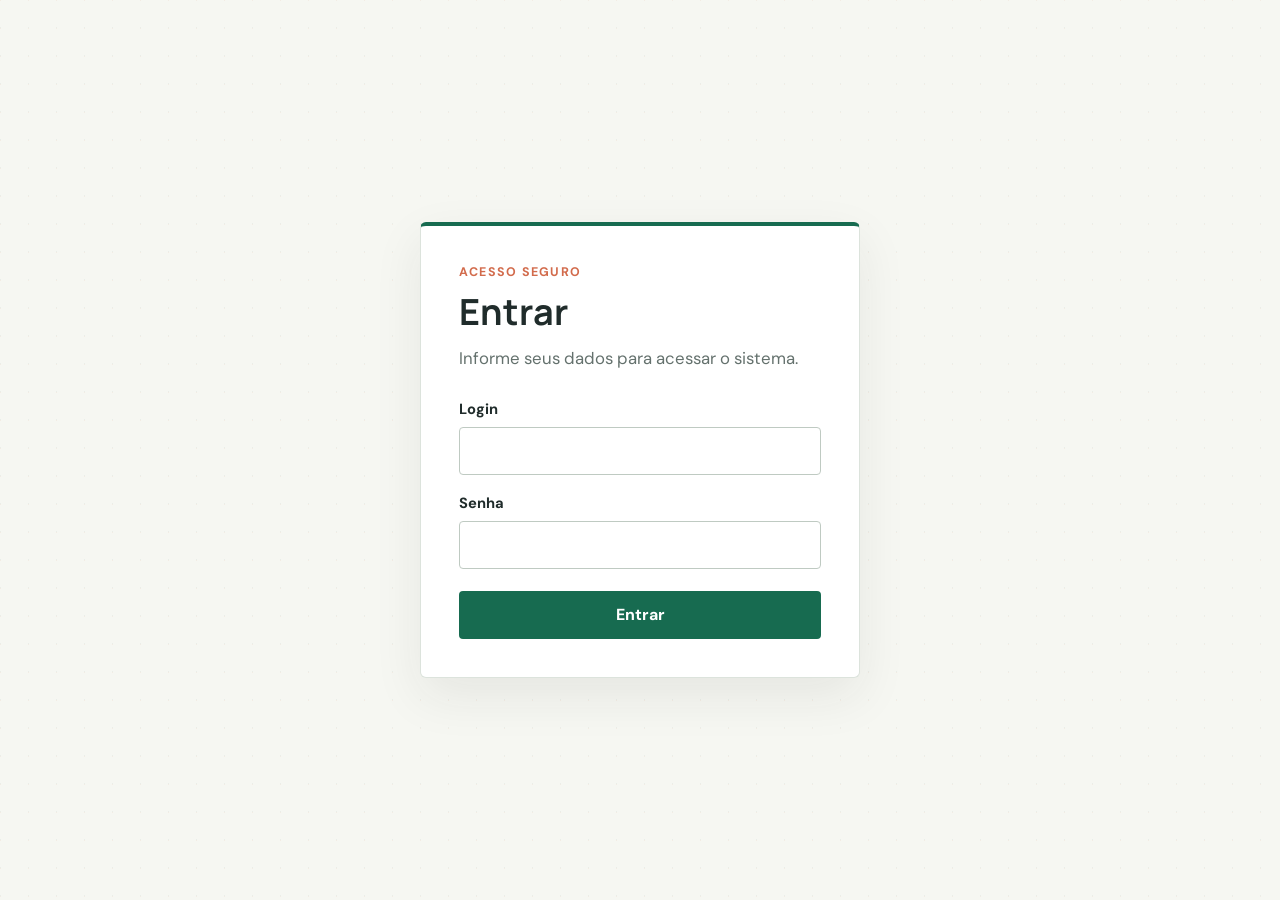
==== FrontIA/index.html @ 33fd7655 "Commit só do front com IA utilizando copilot preciso fazer todas as listagens dos get utilizando o s" ====
<!doctype html>
<html lang="pt-BR">
<head>
    <meta charset="utf-8">
    <meta name="viewport" content="width=device-width, initial-scale=1">
    <title>Entrar</title>
    <link rel="stylesheet" href="css/style.css">
</head>
<body>
    <main class="page">
        <section class="login-panel" aria-labelledby="login-heading">
            <header class="page-header">
                <p class="eyebrow">Acesso seguro</p>
                <h1 id="login-heading">Entrar</h1>
                <p class="intro">Informe seus dados para acessar o sistema.</p>
            </header>

            <form id="login-form" onsubmit="enviarFormulario(event)">
                <div class="form-field">
                    <label for="login">Login</label>
                    <input id="login" name="login" type="text" autocomplete="username" required>
                </div>
                <div class="form-field">
                    <label for="senha">Senha</label>
                    <input id="senha" name="senha" type="password" autocomplete="current-password" required>
                </div>
                <button id="submit-button" type="submit">Entrar</button>
                <p id="message" class="message" role="status" aria-live="polite"></p>
            </form>
        </section>
    </main>
    <script src="js/api.js"></script>
    <script src="js/main.js"></script>
</body>
</html>
---- FrontIA/css/style.css ----
@import url('https://fonts.googleapis.com/css2?family=DM+Sans:wght@400;500;600;700&family=Manrope:wght@500;600;700;800&display=swap');

:root {
    color-scheme: light;
    --ink: #202c2b;
    --muted: #64716d;
    --paper: #f6f7f2;
    --line: #dce3dc;
    --green: #176b50;
    --green-dark: #10513d;
    --coral: #d26b4c;
    --success-bg: #e6f4ec;
    --success-ink: #17603e;
    --error-bg: #fbe9e6;
    --error-ink: #a43e2c;
}

* {
    box-sizing: border-box;
}

body {
    min-width: 320px;
    min-height: 100vh;
    margin: 0;
    color: var(--ink);
    background-color: var(--paper);
    background-image: linear-gradient(135deg, rgba(210, 107, 76, 0.08) 0 1px, transparent 1px),
        linear-gradient(45deg, rgba(23, 107, 80, 0.06) 0 1px, transparent 1px);
    background-size: 28px 28px;
    font-family: 'DM Sans', sans-serif;
}

.page {
    display: flex;
    min-height: 100vh;
    align-items: center;
    justify-content: center;
    padding: 32px 20px;
    animation: arrive 420ms ease-out both;
}

.login-panel {
    width: min(100%, 440px);
    padding: 38px;
    border: 1px solid var(--line);
    border-top: 4px solid var(--green);
    border-radius: 6px;
    background: #fff;
    box-shadow: 0 18px 50px rgba(32, 44, 43, 0.08);
}

.page-header {
    margin-bottom: 30px;
}

.eyebrow {
    margin: 0 0 12px;
    color: var(--coral);
    font-size: 0.78rem;
    font-weight: 700;
    letter-spacing: 0.1em;
    text-transform: uppercase;
}

h1,
h2 {
    font-family: 'Manrope', sans-serif;
}

h1 {
    margin: 0;
    font-size: 2.25rem;
    line-height: 1.12;
}

.intro {
    margin: 14px 0 0;
    color: var(--muted);
    font-size: 1.05rem;
}

.form-field {
    display: grid;
    gap: 8px;
    margin-bottom: 18px;
}

label {
    font-size: 0.92rem;
    font-weight: 700;
}

input {
    width: 100%;
    min-height: 48px;
    padding: 0 13px;
    border: 1px solid #bfcac2;
    border-radius: 4px;
    color: var(--ink);
    background: #fff;
    font: inherit;
}

input:focus-visible {
    border-color: var(--green);
    outline: 3px solid rgba(23, 107, 80, 0.18);
    outline-offset: 1px;
}

button {
    width: 100%;
    min-height: 48px;
    margin-top: 4px;
    border: 0;
    border-radius: 4px;
    color: #fff;
    background: var(--green);
    font: inherit;
    font-weight: 700;
    cursor: pointer;
    transition: background-color 150ms ease, transform 150ms ease;
}

button:hover:not(:disabled) {
    background: var(--green-dark);
    transform: translateY(-1px);
}

button:focus-visible {
    outline: 3px solid var(--coral);
    outline-offset: 3px;
}

button:disabled {
    cursor: wait;
    opacity: 0.7;
}

.message {
    min-height: 0;
    margin: 14px 0 0;
    padding: 0;
    border-radius: 4px;
    font-size: 0.92rem;
    line-height: 1.45;
    overflow-wrap: anywhere;
}

.message:empty {
    display: none;
}

.message.success,
.message.error {
    padding: 11px 12px;
}

.message.success {
    color: var(--success-ink);
    background: var(--success-bg);
}

.message.error {
    color: var(--error-ink);
    background: var(--error-bg);
}

@keyframes arrive {
    from {
        opacity: 0;
        transform: translateY(8px);
    }
    to {
        opacity: 1;
        transform: translateY(0);
    }
}

@media (max-width: 480px) {
    .login-panel {
        padding: 30px 24px;
    }
}

@media (prefers-reduced-motion: reduce) {
    *,
    *::before,
    *::after {
        animation-duration: 0.01ms !important;
        transition-duration: 0.01ms !important;
    }
}
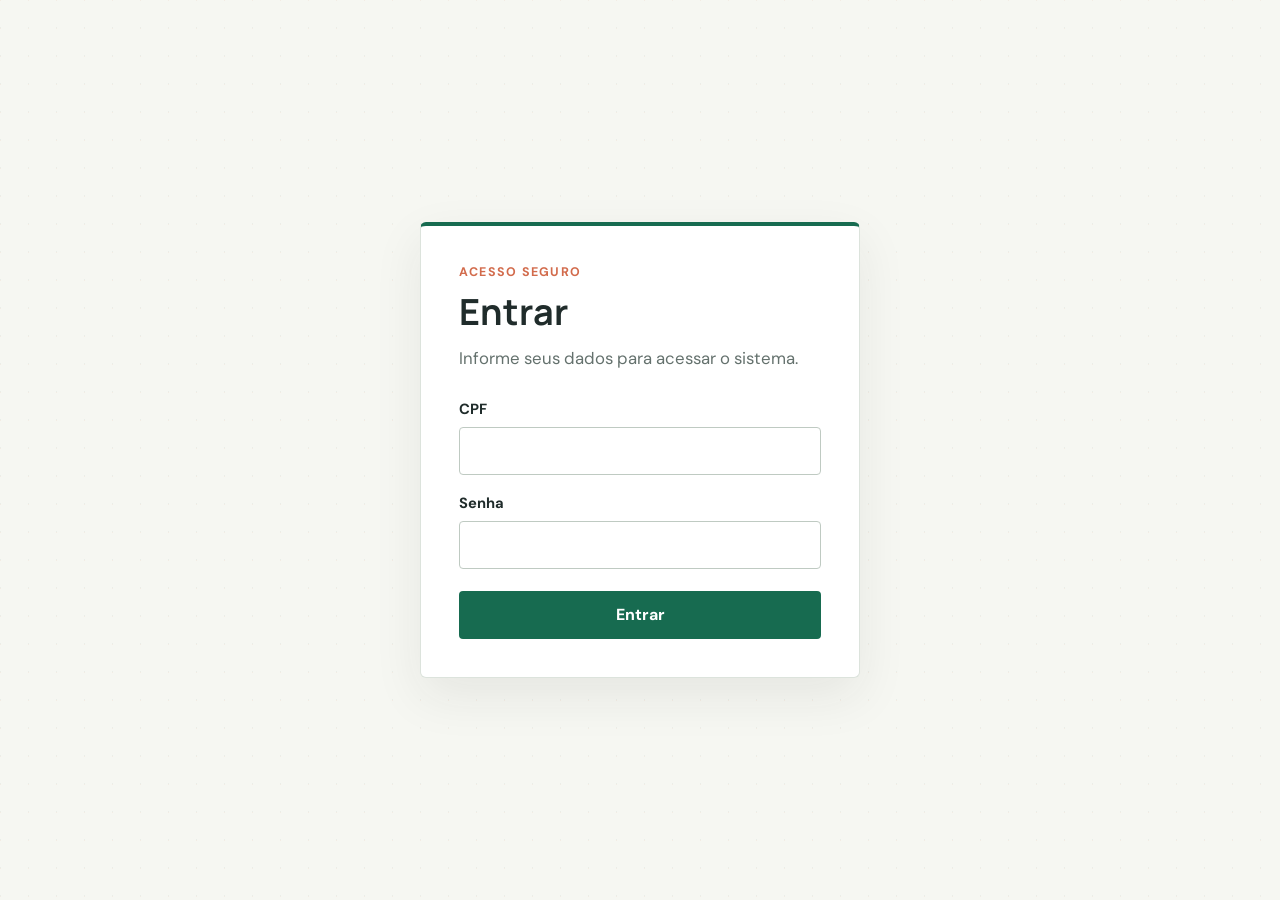
==== commit 65900f24: "Configura Swagger e estrutura de frontend/backend Foi adicionada a configuração de autenticação JWT " ====
--- a/FrontIA/index.html
+++ b/FrontIA/index.html
@@ -15,17 +15,21 @@
                 <p class="intro">Informe seus dados para acessar o sistema.</p>
             </header>
 
-            <form id="login-form" onsubmit="enviarFormulario(event)">
+
+            
+            <form id="loginForm">
+
                 <div class="form-field">
-                    <label for="login">Login</label>
-                    <input id="login" name="login" type="text" autocomplete="username" required>
+                    <label for="cpf">CPF</label>
+                    <input id="cpf" name="cpf" type="text" autocomplete="username" required>
                 </div>
+
                 <div class="form-field">
                     <label for="senha">Senha</label>
                     <input id="senha" name="senha" type="password" autocomplete="current-password" required>
                 </div>
                 <button id="submit-button" type="submit">Entrar</button>
-                <p id="message" class="message" role="status" aria-live="polite"></p>
+                <p id="feedback" class="message" role="status" aria-live="polite"></p>
             </form>
         </section>
     </main>
--- a/FrontIA/css/style.css
+++ b/FrontIA/css/style.css
@@ -190,4 +190,119 @@
         animation-duration: 0.01ms !important;
         transition-duration: 0.01ms !important;
     }
-}+}
+
+
+/* estilos do dashboard */
+
+.dashboard {
+    display: flex;
+    min-height: 100vh;
+}
+
+.sidebar {
+    display: flex;
+    flex-direction: column;
+    width: 250px;
+    min-height: 100vh;
+    padding: 30px 20px;
+    background: var(--green-dark);
+    color: #fff;
+}
+
+.sidebar h1 {
+    margin-bottom: 40px;
+    font-size: 1.7rem;
+}
+
+.sidebar nav {
+    display: flex;
+    flex-direction: column;
+    gap: 10px;
+}
+
+.sidebar .nav-item {
+    width: 100%;
+    min-height: 45px;
+    margin: 0;
+    padding: 10px 14px;
+    border-radius: 4px;
+    color: #fff;
+    background: transparent;
+    text-align: left;
+}
+
+.sidebar .nav-item:hover,
+.sidebar .nav-item.active {
+    background: var(--green);
+}
+
+.sidebar .logout-btn {
+    width: 100%;
+    margin-top: auto;
+    color: #fff;
+    background: var(--coral);
+}
+
+.dashboard-content {
+    flex: 1;
+    min-width: 0;
+    padding: 35px;
+}
+
+.dashboard-header {
+    margin-bottom: 30px;
+    padding-bottom: 20px;
+    border-bottom: 1px solid var(--line);
+}
+
+.dashboard-header h2 {
+    margin: 0;
+    font-size: 1.8rem;
+}
+
+.panel {
+    padding: 25px;
+    border: 1px solid var(--line);
+    border-radius: 6px;
+    background: #fff;
+    box-shadow: 0 8px 25px rgba(32, 44, 43, 0.05);
+}
+
+.panel h2 {
+    margin-top: 0;
+    color: var(--green-dark);
+}
+
+.panel p {
+    color: var(--muted);
+    line-height: 1.6;
+}
+
+@media (max-width: 700px) {
+    .dashboard {
+        flex-direction: column;
+    }
+
+    .sidebar {
+        width: 100%;
+        min-height: auto;
+    }
+
+    .sidebar h1 {
+        margin-bottom: 20px;
+    }
+
+    .sidebar nav {
+        display: grid;
+        grid-template-columns: 1fr 1fr;
+    }
+
+    .sidebar .logout-btn {
+        margin-top: 20px;
+    }
+
+    .dashboard-content {
+        padding: 25px 18px;
+    }
+}
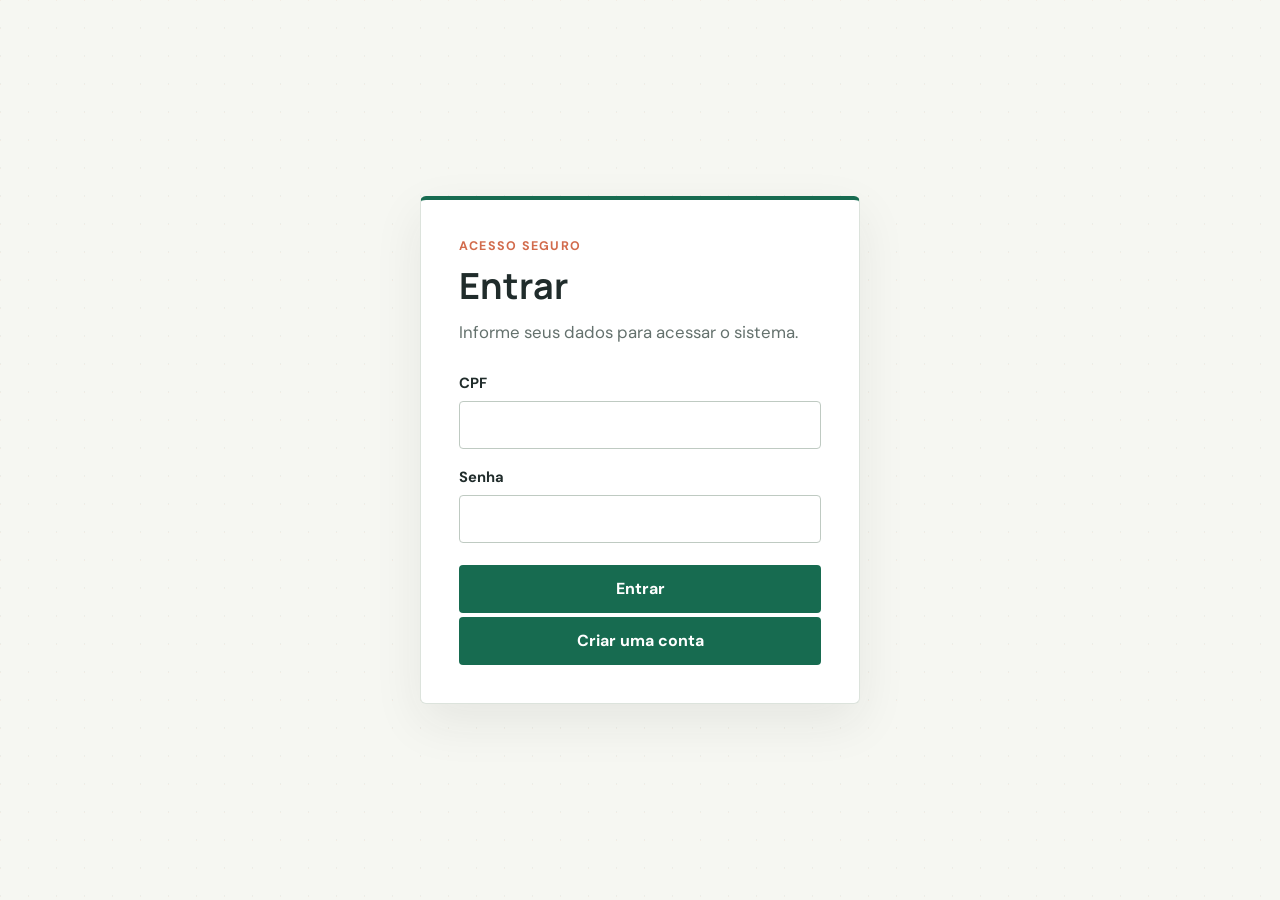
==== commit 75b01b13: "Restaura e aprimora o sistema de trocas Foi realizada a recuperação das funcionalidades do sistema d" ====
--- a/FrontIA/index.html
+++ b/FrontIA/index.html
@@ -31,6 +31,34 @@
                 <button id="submit-button" type="submit">Entrar</button>
                 <p id="feedback" class="message" role="status" aria-live="polite"></p>
             </form>
+
+            <button id="mostrarCadastro" type="button">Criar uma conta</button>
+
+            <form id="cadastroForm" hidden>
+                <div class="form-field">
+                    <label for="novoNome">Nome:</label>
+                    <input id="novoNome" name="nome" type="text" autocomplete="name" required>
+                </div>
+
+                <div class="form-field">
+                    <label for="novoCpf">CPF:</label>
+                    <input id="novoCpf" name="cpf" type="text" autocomplete="username" required>
+                </div>
+
+                <div class="form-field">
+                    <label for="novaDataNascimento">Data de nascimento:</label>
+                    <input id="novaDataNascimento" name="dataNascimento" type="date" required>
+                </div>
+
+                <div class="form-field">
+                    <label for="novaSenha">Senha:</label>
+                    <input id="novaSenha" name="senha" type="password" autocomplete="new-password" required>
+                </div>
+
+                <button type="submit">Cadastrar</button>
+                <button id="voltarLogin" type="button">Voltar para entrar</button>
+                <p id="cadastroFeedback" class="message" role="status" aria-live="polite"></p>
+            </form>
         </section>
     </main>
     <script src="js/api.js"></script>
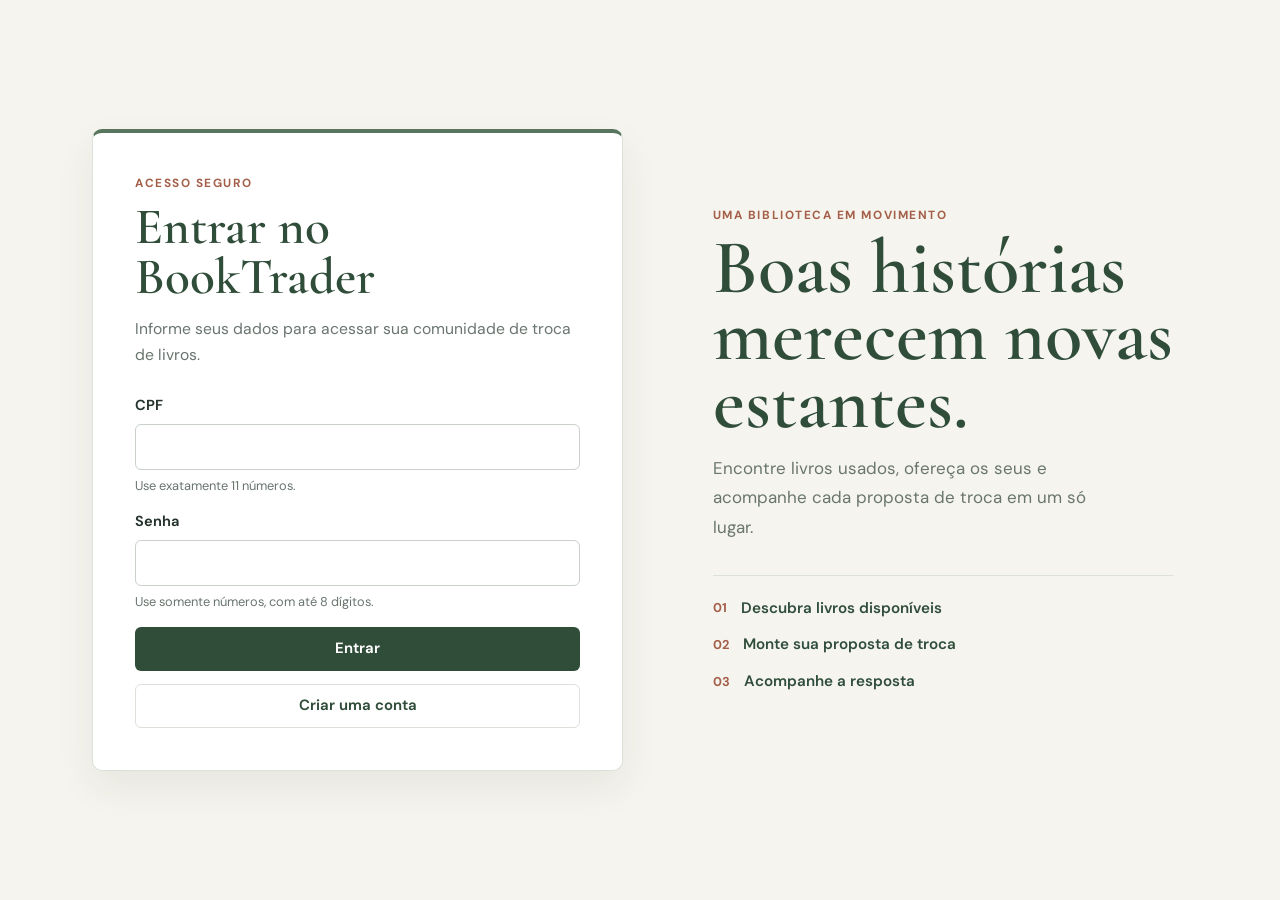
==== commit fe52776d: "Atualizando meus commit atualizando pq meu pc de casa foi suspenso" ====
--- a/FrontIA/index.html
+++ b/FrontIA/index.html
@@ -3,65 +3,81 @@
 <head>
     <meta charset="utf-8">
     <meta name="viewport" content="width=device-width, initial-scale=1">
-    <title>Entrar</title>
+    <title>Entrar | BookTrader</title>
     <link rel="stylesheet" href="css/style.css">
 </head>
 <body>
-    <main class="page">
-        <section class="login-panel" aria-labelledby="login-heading">
-            <header class="page-header">
-                <p class="eyebrow">Acesso seguro</p>
-                <h1 id="login-heading">Entrar</h1>
-                <p class="intro">Informe seus dados para acessar o sistema.</p>
-            </header>
+<main class="page auth-layout">
+    <section class="login-panel" aria-labelledby="login-heading">
+        <header class="page-header">
+            <p class="eyebrow">Acesso seguro</p>
+            <h1 id="login-heading">Entrar no BookTrader</h1>
+            <p class="intro" id="page-intro">Informe seus dados para acessar sua comunidade de troca de livros.</p>
+        </header>
 
+        <form id="loginForm" novalidate>
+            <div class="form-field">
+                <label for="cpf">CPF</label>
+                <input id="cpf" name="cpf" type="text" inputmode="numeric" autocomplete="username"
+                       minlength="11" maxlength="11" pattern="[0-9]{11}" aria-describedby="cpfAjuda" required>
+                <small class="field-help" id="cpfAjuda">Use exatamente 11 números.</small>
+            </div>
 
-            
-            <form id="loginForm">
+            <div class="form-field">
+                <label for="senha">Senha</label>
+                <input id="senha" name="senha" type="password" inputmode="numeric" autocomplete="current-password"
+                       minlength="1" maxlength="8" pattern="[0-9]{1,8}" aria-describedby="senhaAjuda" required>
+                <small class="field-help" id="senhaAjuda">Use somente números, com até 8 dígitos.</small>
+            </div>
+            <button id="submit-button" type="submit">Entrar</button>
+            <p id="feedback" class="message" role="status" aria-live="polite"></p>
+        </form>
 
-                <div class="form-field">
-                    <label for="cpf">CPF</label>
-                    <input id="cpf" name="cpf" type="text" autocomplete="username" required>
-                </div>
+        <button id="mostrarCadastro" class="button-secondary" type="button">Criar uma conta</button>
 
-                <div class="form-field">
-                    <label for="senha">Senha</label>
-                    <input id="senha" name="senha" type="password" autocomplete="current-password" required>
-                </div>
-                <button id="submit-button" type="submit">Entrar</button>
-                <p id="feedback" class="message" role="status" aria-live="polite"></p>
-            </form>
+        <form id="cadastroForm" novalidate hidden>
+            <div class="form-field">
+                <label for="novoNome">Nome:</label>
+                <input id="novoNome" name="nome" type="text" autocomplete="name" required>
+            </div>
 
-            <button id="mostrarCadastro" type="button">Criar uma conta</button>
+            <div class="form-field">
+                <label for="novoCpf">CPF:</label>
+                <input id="novoCpf" name="cpf" type="text" inputmode="numeric" autocomplete="username"
+                       minlength="11" maxlength="11" pattern="[0-9]{11}" aria-describedby="novoCpfAjuda" required>
+                <small class="field-help" id="novoCpfAjuda">Use exatamente 11 números.</small>
+            </div>
 
-            <form id="cadastroForm" hidden>
-                <div class="form-field">
-                    <label for="novoNome">Nome:</label>
-                    <input id="novoNome" name="nome" type="text" autocomplete="name" required>
-                </div>
+            <div class="form-field">
+                <label for="novaDataNascimento">Data de nascimento:</label>
+                <input id="novaDataNascimento" name="dataNascimento" type="date" required>
+            </div>
 
-                <div class="form-field">
-                    <label for="novoCpf">CPF:</label>
-                    <input id="novoCpf" name="cpf" type="text" autocomplete="username" required>
-                </div>
+            <div class="form-field">
+                <label for="novaSenha">Senha:</label>
+                <input id="novaSenha" name="senha" type="password" inputmode="numeric" autocomplete="new-password"
+                       minlength="1" maxlength="8" pattern="[0-9]{1,8}" aria-describedby="novaSenhaAjuda" required>
+                <small class="field-help" id="novaSenhaAjuda">Use somente números, com até 8 dígitos.</small>
+            </div>
 
-                <div class="form-field">
-                    <label for="novaDataNascimento">Data de nascimento:</label>
-                    <input id="novaDataNascimento" name="dataNascimento" type="date" required>
-                </div>
+            <button type="submit">Cadastrar</button>
+            <button id="voltarLogin" type="button">Voltar para entrar</button>
+        </form>
+    </section>
 
-                <div class="form-field">
-                    <label for="novaSenha">Senha:</label>
-                    <input id="novaSenha" name="senha" type="password" autocomplete="new-password" required>
-                </div>
-
-                <button type="submit">Cadastrar</button>
-                <button id="voltarLogin" type="button">Voltar para entrar</button>
-                <p id="cadastroFeedback" class="message" role="status" aria-live="polite"></p>
-            </form>
-        </section>
-    </main>
-    <script src="js/api.js"></script>
-    <script src="js/main.js"></script>
+    <aside class="auth-story" aria-label="Sobre o BookTrader">
+        <p class="eyebrow">Uma biblioteca em movimento</p>
+        <h2>Boas histórias merecem novas estantes.</h2>
+        <p>Encontre livros usados, ofereça os seus e acompanhe cada proposta de troca em um só lugar.</p>
+        <ol class="auth-steps">
+            <li><span>01</span> Descubra livros disponíveis</li>
+            <li><span>02</span> Monte sua proposta de troca</li>
+            <li><span>03</span> Acompanhe a resposta</li>
+        </ol>
+    </aside>
+</main>
+<script src="js/ui.js"></script>
+<script src="js/api.js"></script>
+<script src="js/main.js"></script>
 </body>
 </html>
--- a/FrontIA/css/style.css
+++ b/FrontIA/css/style.css
@@ -1,22 +1,36 @@
-@import url('https://fonts.googleapis.com/css2?family=DM+Sans:wght@400;500;600;700&family=Manrope:wght@500;600;700;800&display=swap');
+@import url('https://fonts.googleapis.com/css2?family=Cormorant+Garamond:wght@500;600;700&family=DM+Sans:wght@400;500;600;700&display=swap');
 
 :root {
     color-scheme: light;
-    --ink: #202c2b;
-    --muted: #64716d;
-    --paper: #f6f7f2;
-    --line: #dce3dc;
-    --green: #176b50;
-    --green-dark: #10513d;
-    --coral: #d26b4c;
-    --success-bg: #e6f4ec;
-    --success-ink: #17603e;
-    --error-bg: #fbe9e6;
-    --error-ink: #a43e2c;
+    --ink: #26332c;
+    --muted: #69756e;
+    --paper: #f5f4ee;
+    --surface: #fff;
+    --surface-soft: #edf1e9;
+    --line: #dce2da;
+    --green: #58765e;
+    --green-dark: #304d3a;
+    --green-light: #e8eee6;
+    --terracotta: #a45f49;
+    --terracotta-light: #f6e8e2;
+    --gold: #8d744c;
+    --gold-light: #f3eddf;
+    --success-ink: #315b3d;
+    --success-bg: #e8f1e8;
+    --error-ink: #914b3e;
+    --error-bg: #f7e9e5;
+    --shadow: 0 16px 38px rgba(38, 51, 44, 0.07);
+    --font-body: 'DM Sans', 'Segoe UI', sans-serif;
+    --font-display: 'Cormorant Garamond', Georgia, serif;
 }
 
 * {
     box-sizing: border-box;
+}
+
+html {
+    min-width: 320px;
+    scroll-behavior: smooth;
 }
 
 body {
@@ -24,162 +38,1118 @@
     min-height: 100vh;
     margin: 0;
     color: var(--ink);
-    background-color: var(--paper);
-    background-image: linear-gradient(135deg, rgba(210, 107, 76, 0.08) 0 1px, transparent 1px),
-        linear-gradient(45deg, rgba(23, 107, 80, 0.06) 0 1px, transparent 1px);
-    background-size: 28px 28px;
-    font-family: 'DM Sans', sans-serif;
-}
-
-.page {
-    display: flex;
+    background: var(--paper);
+    font-family: var(--font-body);
+    line-height: 1.5;
+}
+
+button,
+input,
+select,
+textarea {
+    font: inherit;
+}
+
+button {
+    display: inline-flex;
+    min-height: 44px;
+    align-items: center;
+    justify-content: center;
+    padding: 10px 17px;
+    border: 1px solid transparent;
+    border-radius: 6px;
+    color: #fff;
+    background: var(--green-dark);
+    font-size: 0.93rem;
+    font-weight: 650;
+    line-height: 1.3;
+    text-align: center;
+    cursor: pointer;
+    transition: background-color 150ms ease, border-color 150ms ease, box-shadow 150ms ease, transform 150ms ease;
+}
+
+button:hover:not(:disabled) {
+    background: var(--green);
+    box-shadow: 0 5px 13px rgba(48, 77, 58, 0.14);
+    transform: translateY(-1px);
+}
+
+button:focus-visible,
+input:focus-visible,
+select:focus-visible,
+textarea:focus-visible,
+a:focus-visible {
+    outline: 3px solid rgba(164, 95, 73, 0.34);
+    outline-offset: 3px;
+}
+
+button:disabled {
+    opacity: 0.58;
+    cursor: not-allowed;
+}
+
+input:not([type='checkbox']),
+select,
+textarea {
+    width: 100%;
+    min-height: 46px;
+    padding: 10px 12px;
+    border: 1px solid #c9d1c9;
+    border-radius: 6px;
+    color: var(--ink);
+    background: var(--surface);
+    font-size: 0.96rem;
+    transition: border-color 150ms ease, box-shadow 150ms ease;
+}
+
+input:not([type='checkbox']):focus,
+select:focus,
+textarea:focus {
+    border-color: var(--green);
+    box-shadow: 0 0 0 3px rgba(88, 118, 94, 0.12);
+    outline: 0;
+}
+
+input::placeholder,
+textarea::placeholder {
+    color: #929b93;
+}
+
+textarea {
+    min-height: 120px;
+    resize: vertical;
+}
+
+label {
+    color: var(--ink);
+    font-size: 0.91rem;
+    font-weight: 650;
+}
+
+h1,
+h2,
+h3 {
+    margin-top: 0;
+    color: var(--green-dark);
+    font-family: var(--font-display);
+    font-weight: 600;
+}
+
+p {
+    overflow-wrap: anywhere;
+}
+
+[hidden] {
+    display: none !important;
+}
+
+.eyebrow {
+    margin: 0 0 9px;
+    color: var(--terracotta);
+    font-size: 0.74rem;
+    font-weight: 700;
+    letter-spacing: 0.13em;
+    text-transform: uppercase;
+}
+
+.button-secondary,
+button.button-secondary {
+    border-color: var(--line);
+    color: var(--green-dark);
+    background: var(--surface);
+}
+
+.button-secondary:hover:not(:disabled),
+button.button-secondary:hover:not(:disabled) {
+    border-color: var(--green);
+    color: #fff;
+    background: var(--green);
+}
+
+.button-danger,
+button.button-danger {
+    color: var(--error-ink);
+    background: var(--error-bg);
+}
+
+.button-danger:hover:not(:disabled),
+button.button-danger:hover:not(:disabled) {
+    color: #fff;
+    background: var(--error-ink);
+}
+
+.message {
+    margin: 0;
+    padding: 0;
+    border-radius: 6px;
+    font-size: 0.91rem;
+    line-height: 1.5;
+    overflow-wrap: anywhere;
+}
+
+.message:empty {
+    display: none;
+}
+
+.message.success,
+.message.error {
+    padding: 11px 13px;
+}
+
+.message.success {
+    color: var(--success-ink);
+    background: var(--success-bg);
+}
+
+.message.error {
+    color: var(--error-ink);
+    background: var(--error-bg);
+}
+
+.message.info {
+    padding: 11px 13px;
+    color: var(--green-dark);
+    background: var(--surface-soft);
+}
+
+.field-help {
+    min-height: 1.3em;
+    color: var(--muted);
+    font-size: 0.8rem;
+    line-height: 1.35;
+}
+
+.field-help.is-error {
+    color: var(--error-ink);
+}
+
+.auth-layout {
+    display: grid;
+    grid-template-columns: minmax(0, 0.95fr) minmax(320px, 0.85fr);
+    gap: clamp(42px, 7vw, 100px);
+    width: min(100%, 1160px);
     min-height: 100vh;
     align-items: center;
-    justify-content: center;
-    padding: 32px 20px;
-    animation: arrive 420ms ease-out both;
+    margin: 0 auto;
+    padding: 52px 32px;
 }
 
 .login-panel {
-    width: min(100%, 440px);
-    padding: 38px;
+    width: 100%;
+    padding: clamp(26px, 4vw, 42px);
     border: 1px solid var(--line);
     border-top: 4px solid var(--green);
-    border-radius: 6px;
-    background: #fff;
-    box-shadow: 0 18px 50px rgba(32, 44, 43, 0.08);
+    border-radius: 10px;
+    background: var(--surface);
+    box-shadow: var(--shadow);
 }
 
 .page-header {
-    margin-bottom: 30px;
-}
-
-.eyebrow {
-    margin: 0 0 12px;
-    color: var(--coral);
-    font-size: 0.78rem;
-    font-weight: 700;
-    letter-spacing: 0.1em;
-    text-transform: uppercase;
-}
-
-h1,
-h2 {
-    font-family: 'Manrope', sans-serif;
-}
-
-h1 {
-    margin: 0;
-    font-size: 2.25rem;
-    line-height: 1.12;
+    margin-bottom: 27px;
+}
+
+.page-header h1 {
+    margin: 0;
+    font-size: clamp(2.4rem, 4vw, 3.35rem);
+    line-height: 0.98;
 }
 
 .intro {
     margin: 14px 0 0;
     color: var(--muted);
-    font-size: 1.05rem;
+    font-size: 0.98rem;
+    line-height: 1.65;
+}
+
+.login-panel form:not([hidden]) {
+    display: grid;
+    gap: 17px;
 }
 
 .form-field {
     display: grid;
-    gap: 8px;
-    margin-bottom: 18px;
-}
-
-label {
+    gap: 7px;
+    min-width: 0;
+}
+
+.login-panel form button,
+.login-panel > button {
+    width: 100%;
+}
+
+.login-panel > button {
+    margin-top: 13px;
+}
+
+.auth-story {
+    max-width: 460px;
+    padding: 18px 0;
+}
+
+.auth-story h2 {
+    max-width: 460px;
+    margin: 0 0 17px;
+    font-size: clamp(3.4rem, 6vw, 5.2rem);
+    line-height: 0.88;
+}
+
+.auth-story > p:not(.eyebrow) {
+    max-width: 410px;
+    margin: 0;
+    color: var(--muted);
+    font-size: 1.06rem;
+    line-height: 1.75;
+}
+
+.auth-steps {
+    display: grid;
+    gap: 14px;
+    margin: 32px 0 0;
+    padding: 21px 0 0;
+    border-top: 1px solid var(--line);
+    list-style: none;
+}
+
+.auth-steps li {
+    display: flex;
+    align-items: center;
+    gap: 14px;
+    color: var(--green-dark);
+    font-size: 0.95rem;
+    font-weight: 600;
+}
+
+.auth-steps span,
+.step-number {
+    color: var(--terracotta);
+    font-size: 0.8rem;
+    font-weight: 700;
+}
+
+.dashboard {
+    display: grid;
+    grid-template-columns: 264px minmax(0, 1fr);
+    min-height: 100vh;
+}
+
+.sidebar {
+    position: sticky;
+    top: 0;
+    display: flex;
+    height: 100vh;
+    min-height: 520px;
+    flex-direction: column;
+    padding: 31px 21px 22px;
+    color: #fff;
+    background: var(--green-dark);
+}
+
+.brand {
+    display: inline-block;
+    color: #fff;
+    font-family: var(--font-display);
+    font-size: 2.45rem;
+    font-weight: 700;
+    line-height: 1;
+    text-decoration: none;
+}
+
+.sidebar-caption {
+    max-width: 190px;
+    margin: 10px 0 38px;
+    color: rgba(255, 255, 255, 0.7);
+    font-size: 0.84rem;
+    line-height: 1.55;
+}
+
+.sidebar nav {
+    display: grid;
+    gap: 7px;
+}
+
+.sidebar .nav-item {
+    width: 100%;
+    min-height: 46px;
+    justify-content: flex-start;
+    padding: 10px 13px;
+    border-left: 3px solid transparent;
+    border-radius: 5px;
+    color: rgba(255, 255, 255, 0.8);
+    background: transparent;
+    font-weight: 550;
+    text-align: left;
+}
+
+.sidebar .nav-item:hover,
+.sidebar .nav-item.active {
+    border-left-color: #d8c6a9;
+    color: #fff;
+    background: rgba(255, 255, 255, 0.11);
+    box-shadow: none;
+    transform: none;
+}
+
+.sidebar-account {
+    display: grid;
+    gap: 10px;
+    margin-top: auto;
+    padding-top: 20px;
+}
+
+.sidebar-user {
+    margin: 0;
+    color: #fff;
     font-size: 0.92rem;
-    font-weight: 700;
-}
-
-input {
+    font-weight: 650;
+    overflow-wrap: anywhere;
+}
+
+.sidebar .logout-btn {
     width: 100%;
-    min-height: 48px;
-    padding: 0 13px;
-    border: 1px solid #bfcac2;
-    border-radius: 4px;
+    min-height: 42px;
+    border-color: rgba(255, 255, 255, 0.28);
+    color: #fff;
+    background: transparent;
+}
+
+.sidebar .logout-btn:hover:not(:disabled) {
+    background: rgba(255, 255, 255, 0.12);
+    box-shadow: none;
+}
+
+.dashboard-content {
+    min-width: 0;
+    padding: 34px clamp(22px, 4.5vw, 64px) 56px;
+}
+
+.dashboard-header {
+    max-width: 1200px;
+    margin: 0 auto 24px;
+    padding-bottom: 17px;
+    border-bottom: 1px solid var(--line);
+}
+
+.dashboard-header .eyebrow {
+    margin-bottom: 3px;
+}
+
+.dashboard-header h2 {
+    margin: 0;
+    font-size: clamp(2.2rem, 3.5vw, 2.9rem);
+    line-height: 1;
+}
+
+#pageContent {
+    display: grid;
+    grid-template-columns: repeat(2, minmax(0, 1fr));
+    gap: 16px;
+    max-width: 1200px;
+    margin: 0 auto;
+}
+
+.panel {
+    min-width: 0;
+    padding: clamp(18px, 2.3vw, 25px);
+    border: 1px solid var(--line);
+    border-radius: 9px;
+    background: var(--surface);
+    box-shadow: 0 6px 19px rgba(38, 51, 44, 0.045);
+}
+
+#pageContent > .panel:first-child,
+.library-toolbar,
+.home-panel,
+.empty-state,
+.book-detail {
+    grid-column: 1 / -1;
+}
+
+.panel h2 {
+    margin: 0 0 13px;
+    color: var(--green-dark);
+    font-size: 1.85rem;
+    line-height: 1.05;
+}
+
+.panel h3 {
+    margin: 0 0 10px;
+    color: var(--green-dark);
+    font-size: 1.48rem;
+    line-height: 1.12;
+}
+
+.panel p {
+    margin: 0 0 12px;
+    color: var(--muted);
+    line-height: 1.6;
+}
+
+.panel p:last-child {
+    margin-bottom: 0;
+}
+
+.home-panel {
+    padding: clamp(25px, 5vw, 49px);
+    background:
+            radial-gradient(ellipse at 100% 0, rgba(237, 241, 233, 0.9), transparent 54%),
+            var(--surface);
+}
+
+.home-panel h2 {
+    max-width: 730px;
+    margin-bottom: 15px;
+    font-size: clamp(2.8rem, 5.3vw, 4.4rem);
+    line-height: 0.92;
+}
+
+.home-panel > p:not(.eyebrow) {
+    max-width: 620px;
+    font-size: 1.04rem;
+}
+
+.home-actions,
+.library-actions,
+.filter-actions,
+.book-detail-actions {
+    display: flex;
+    flex-wrap: wrap;
+    align-items: center;
+    gap: 9px;
+}
+
+.home-actions {
+    margin-top: 23px;
+}
+
+.home-step {
+    min-height: 160px;
+    background: var(--surface-soft);
+}
+
+.home-step .step-number {
+    display: inline-block;
+    margin-bottom: 12px;
+}
+
+.home-step h3 {
+    margin-bottom: 6px;
+}
+
+.home-step p {
+    margin: 0;
+}
+
+.library-toolbar h2 {
+    margin-bottom: 16px;
+}
+
+.library-actions {
+    margin-bottom: 19px;
+}
+
+.library-actions .button-create {
+    margin-left: auto;
+}
+
+#formFiltrosLivros {
+    display: grid;
+    grid-template-columns: repeat(3, minmax(0, 1fr));
+    gap: 13px;
+    align-items: end;
+    padding-top: 17px;
+    border-top: 1px solid var(--line);
+}
+
+.filter-field {
+    display: grid;
+    gap: 7px;
+    min-width: 0;
+}
+
+.filter-actions {
+    grid-column: 1 / -1;
+}
+
+.book-card {
+    display: grid;
+    grid-template-columns: 132px minmax(0, 1fr);
+    gap: 19px;
+    align-items: start;
+}
+
+.book-cover,
+.detail-cover-frame {
+    display: grid;
+    overflow: hidden;
+    aspect-ratio: 3 / 4;
+    place-items: center;
+    border: 1px solid rgba(48, 77, 58, 0.08);
+    border-radius: 7px;
+    background: var(--surface-soft);
+}
+
+.book-cover img,
+.detail-cover {
+    display: block;
+    width: 100%;
+    height: 100%;
+    object-fit: contain;
+    background: var(--surface-soft);
+}
+
+.cover-placeholder {
+    display: grid;
+    width: 100%;
+    height: 100%;
+    place-items: center;
+    padding: 12px;
+    color: var(--muted);
+    font-family: var(--font-display);
+    font-size: 1.15rem;
+    text-align: center;
+}
+
+.book-info {
+    min-width: 0;
+}
+
+.book-info .eyebrow {
+    margin-bottom: 6px;
+}
+
+.book-info h3 {
+    overflow-wrap: anywhere;
+}
+
+.book-info button {
+    margin-top: 7px;
+}
+
+.book-detail h2 {
+    margin-bottom: 20px;
+}
+
+.book-detail-layout {
+    display: grid;
+    grid-template-columns: minmax(150px, 220px) minmax(0, 1fr);
+    gap: clamp(20px, 4vw, 40px);
+    align-items: start;
+}
+
+.detail-cover-frame {
+    width: 100%;
+    max-height: 330px;
+}
+
+.book-detail-info {
+    display: grid;
+    gap: 10px;
+}
+
+.book-detail-info p {
+    margin: 0;
+}
+
+.book-detail-actions {
+    margin-top: 21px;
+    padding-top: 17px;
+    border-top: 1px solid var(--line);
+}
+
+.book-form {
+    display: grid;
+    gap: 9px;
+    max-width: 760px;
+}
+
+.book-form label {
+    margin-top: 5px;
+}
+
+.book-form button {
+    justify-self: start;
+    margin: 6px 8px 0 0;
+}
+
+#formOferta {
+    display: grid;
+    gap: 13px;
+}
+
+#formOferta > p {
+    margin: 2px 0 0;
+}
+
+#formOferta label:has(input[type='checkbox']) {
+    display: flex;
+    min-width: 0;
+    align-items: center;
+    gap: 11px;
+    padding: 11px 13px;
+    border: 1px solid var(--line);
+    border-radius: 6px;
+    background: #fcfcfa;
+    font-weight: 500;
+    line-height: 1.45;
+}
+
+input[type='checkbox'] {
+    flex: 0 0 18px;
+    width: 18px;
+    height: 18px;
+    margin: 0;
+    accent-color: var(--green);
+}
+
+#resumoOferta {
+    padding: 16px;
+    border: 1px solid var(--line);
+    border-left: 4px solid var(--gold);
+    border-radius: 6px;
+    background: var(--paper);
+}
+
+#resumoOferta h3 {
+    margin-bottom: 9px;
+}
+
+#resumoOferta p {
+    margin: 0 0 7px;
+}
+
+.trade-card h3 {
+    display: flex;
+    flex-wrap: wrap;
+    align-items: center;
+    gap: 9px;
+}
+
+.trade-card > p strong {
     color: var(--ink);
-    background: #fff;
-    font: inherit;
-}
-
-input:focus-visible {
-    border-color: var(--green);
-    outline: 3px solid rgba(23, 107, 80, 0.18);
-    outline-offset: 1px;
-}
-
-button {
-    width: 100%;
-    min-height: 48px;
-    margin-top: 4px;
-    border: 0;
-    border-radius: 4px;
-    color: #fff;
-    background: var(--green);
-    font: inherit;
-    font-weight: 700;
-    cursor: pointer;
-    transition: background-color 150ms ease, transform 150ms ease;
-}
-
-button:hover:not(:disabled) {
-    background: var(--green-dark);
-    transform: translateY(-1px);
-}
-
-button:focus-visible {
-    outline: 3px solid var(--coral);
-    outline-offset: 3px;
-}
-
-button:disabled {
-    cursor: wait;
-    opacity: 0.7;
-}
-
-.message {
-    min-height: 0;
-    margin: 14px 0 0;
-    padding: 0;
-    border-radius: 4px;
-    font-size: 0.92rem;
-    line-height: 1.45;
+}
+
+.trade-card ul {
+    display: grid;
+    gap: 9px;
+    margin: 0 0 15px;
+    padding-left: 20px;
+    color: var(--ink);
+}
+
+.trade-card li {
+    padding-left: 2px;
+    line-height: 1.5;
     overflow-wrap: anywhere;
 }
 
-.message:empty {
-    display: none;
-}
-
-.message.success,
-.message.error {
-    padding: 11px 12px;
-}
-
-.message.success {
+.trade-card li label {
+    display: flex;
+    align-items: center;
+    gap: 10px;
+    font-weight: 500;
+}
+
+.trade-card button {
+    margin: 4px 7px 0 0;
+}
+
+.status {
+    display: inline-flex;
+    min-height: 25px;
+    align-items: center;
+    padding: 4px 10px;
+    border-radius: 999px;
+    color: #5a5d54;
+    background: var(--surface-soft);
+    font-family: var(--font-body);
+    font-size: 0.68rem;
+    font-weight: 750;
+    line-height: 1.15;
+    text-transform: uppercase;
+}
+
+.status-pendente {
+    color: #755e35;
+    background: var(--gold-light);
+}
+
+.status-aceita,
+.status-aceito {
     color: var(--success-ink);
     background: var(--success-bg);
 }
 
-.message.error {
+.status-recusada,
+.status-recusado {
     color: var(--error-ink);
     background: var(--error-bg);
 }
 
-@keyframes arrive {
-    from {
-        opacity: 0;
-        transform: translateY(8px);
-    }
-    to {
-        opacity: 1;
-        transform: translateY(0);
-    }
-}
-
-@media (max-width: 480px) {
+.status-cancelada,
+.status-cancelado {
+    color: #666b63;
+    background: #eceee9;
+}
+
+.empty-state {
+    border-style: dashed;
+    background: rgba(255, 255, 255, 0.72);
+}
+
+.empty-state p {
+    margin: 0;
+}
+
+.app-modal {
+    width: min(calc(100% - 28px), 500px);
+    max-width: 500px;
+    max-height: min(90vh, 720px);
+    margin: auto;
+    padding: 0;
+    overflow: auto;
+    border: 0;
+    border-radius: 11px;
+    color: var(--ink);
+    background: transparent;
+}
+
+.app-modal::backdrop {
+    background: rgba(24, 35, 29, 0.62);
+    backdrop-filter: blur(3px);
+}
+
+.app-modal-card {
+    display: grid;
+    gap: 14px;
+    padding: clamp(23px, 6vw, 36px);
+    border: 1px solid var(--line);
+    border-top: 4px solid var(--green);
+    border-radius: 11px;
+    background: var(--surface);
+    box-shadow: 0 24px 70px rgba(20, 30, 25, 0.25);
+}
+
+.app-modal-icon {
+    display: grid;
+    width: 42px;
+    height: 42px;
+    place-items: center;
+    margin: 0;
+    border-radius: 50%;
+    color: var(--success-ink);
+    background: var(--success-bg);
+    font-size: 1.3rem;
+    font-weight: 750;
+}
+
+.app-modal-icon-error {
+    color: var(--error-ink);
+    background: var(--error-bg);
+}
+
+.app-modal-icon-confirm,
+.app-modal-icon-reason {
+    color: var(--gold);
+    background: var(--gold-light);
+}
+
+.app-modal-card h2 {
+    margin: 0;
+    color: var(--green-dark);
+    font-size: 2.05rem;
+    line-height: 1.03;
+}
+
+.app-modal-card > p {
+    margin: 0;
+    line-height: 1.55;
+    overflow-wrap: anywhere;
+}
+
+.app-modal-guidance {
+    color: var(--muted);
+}
+
+.app-modal-card label {
+    margin-bottom: -7px;
+}
+
+.app-modal-card textarea {
+    min-height: 116px;
+}
+
+.app-modal-validation {
+    color: var(--error-ink);
+    font-size: 0.88rem;
+}
+
+.app-modal-actions {
+    display: flex;
+    flex-wrap: wrap;
+    justify-content: flex-end;
+    gap: 9px;
+    margin-top: 5px;
+}
+
+.app-modal-actions button {
+    min-width: 112px;
+}
+
+.app-modal-actions [hidden],
+.app-modal-card [hidden] {
+    display: none !important;
+}
+
+@media (max-width: 900px) {
+    .auth-layout {
+        grid-template-columns: minmax(0, 1fr) minmax(290px, 0.9fr);
+        gap: 35px;
+        padding-right: 24px;
+        padding-left: 24px;
+    }
+
+    .dashboard {
+        grid-template-columns: 230px minmax(0, 1fr);
+    }
+
+    .sidebar {
+        padding-right: 17px;
+        padding-left: 17px;
+    }
+
+    .dashboard-content {
+        padding-right: 25px;
+        padding-left: 25px;
+    }
+
+    .book-card {
+        grid-template-columns: 112px minmax(0, 1fr);
+        gap: 15px;
+    }
+}
+
+@media (max-width: 760px) {
+    .auth-layout {
+        grid-template-columns: minmax(0, 1fr);
+        gap: 25px;
+        max-width: 620px;
+        padding: 30px 20px;
+    }
+
+    .auth-story {
+        max-width: none;
+        padding: 4px 3px;
+    }
+
+    .auth-story h2 {
+        max-width: 600px;
+        font-size: clamp(3rem, 10vw, 4.1rem);
+    }
+
+    .auth-steps {
+        grid-template-columns: 1fr;
+        gap: 10px;
+        margin-top: 22px;
+        padding-top: 16px;
+    }
+
+    .dashboard {
+        grid-template-columns: minmax(0, 1fr);
+    }
+
+    .sidebar {
+        position: static;
+        height: auto;
+        min-height: auto;
+        padding: 19px 20px;
+    }
+
+    .brand {
+        font-size: 2.2rem;
+    }
+
+    .sidebar-caption {
+        max-width: none;
+        margin: 4px 0 15px;
+    }
+
+    .sidebar nav {
+        grid-template-columns: repeat(4, minmax(0, 1fr));
+    }
+
+    .sidebar .nav-item {
+        justify-content: center;
+        padding: 9px 8px;
+        border: 0;
+        text-align: center;
+    }
+
+    .sidebar .nav-item:hover,
+    .sidebar .nav-item.active {
+        box-shadow: inset 0 -2px #d8c6a9;
+    }
+
+    .sidebar-account {
+        grid-template-columns: minmax(0, 1fr) auto;
+        align-items: center;
+        margin-top: 12px;
+        padding-top: 12px;
+        border-top: 1px solid rgba(255, 255, 255, 0.16);
+    }
+
+    .sidebar .logout-btn {
+        width: auto;
+        min-width: 100px;
+    }
+
+    .dashboard-content {
+        padding: 25px 20px 38px;
+    }
+
+    #pageContent {
+        grid-template-columns: minmax(0, 1fr);
+        gap: 13px;
+    }
+
+    #pageContent > .panel,
+    .library-toolbar,
+    .home-panel,
+    .empty-state,
+    .book-detail {
+        grid-column: 1;
+    }
+
+    #formFiltrosLivros {
+        grid-template-columns: repeat(2, minmax(0, 1fr));
+    }
+
+    .filter-actions {
+        grid-column: 1 / -1;
+    }
+
+    .library-actions .button-create {
+        margin-left: 0;
+    }
+}
+
+@media (max-width: 520px) {
+    .auth-layout {
+        gap: 20px;
+        padding: 20px 14px;
+    }
+
     .login-panel {
-        padding: 30px 24px;
+        padding: 25px 20px;
+    }
+
+    .page-header {
+        margin-bottom: 22px;
+    }
+
+    .auth-story h2 {
+        font-size: 3rem;
+    }
+
+    .sidebar {
+        padding: 17px 14px;
+    }
+
+    .sidebar nav {
+        grid-template-columns: repeat(2, minmax(0, 1fr));
+    }
+
+    .sidebar .nav-item {
+        justify-content: flex-start;
+        text-align: left;
+    }
+
+    .dashboard-content {
+        padding: 22px 13px 30px;
+    }
+
+    .dashboard-header h2 {
+        font-size: 2.2rem;
+    }
+
+    .panel {
+        padding: 18px;
+    }
+
+    .home-panel {
+        padding: 25px 20px;
+    }
+
+    .home-panel h2 {
+        font-size: 2.9rem;
+    }
+
+    .home-step {
+        min-height: auto;
+    }
+
+    #formFiltrosLivros {
+        grid-template-columns: minmax(0, 1fr);
+    }
+
+    .filter-actions {
+        grid-column: 1;
+    }
+
+    .book-card {
+        grid-template-columns: 90px minmax(0, 1fr);
+        gap: 13px;
+        padding: 14px;
+    }
+
+    .book-detail-layout {
+        grid-template-columns: minmax(0, 1fr);
+        gap: 17px;
+    }
+
+    .detail-cover-frame {
+        width: min(100%, 190px);
+        max-height: none;
+    }
+
+    .home-actions,
+    .library-actions,
+    .filter-actions,
+    .book-detail-actions {
+        align-items: stretch;
+        flex-direction: column;
+    }
+
+    .home-actions button,
+    .library-actions button,
+    .filter-actions button,
+    .book-detail-actions button {
+        width: 100%;
+    }
+
+    .app-modal-actions {
+        flex-direction: column-reverse;
+    }
+
+    .app-modal-actions button {
+        width: 100%;
+    }
+}
+
+@media (max-width: 360px) {
+    .book-card {
+        grid-template-columns: minmax(0, 1fr);
+    }
+
+    .book-cover {
+        width: min(100%, 155px);
+    }
+
+    .sidebar-account {
+        grid-template-columns: minmax(0, 1fr);
+    }
+
+    .sidebar .logout-btn {
+        width: 100%;
     }
 }
 
@@ -187,122 +1157,8 @@
     *,
     *::before,
     *::after {
+        scroll-behavior: auto !important;
+        transition-duration: 0.01ms !important;
         animation-duration: 0.01ms !important;
-        transition-duration: 0.01ms !important;
-    }
-}
-
-
-/* estilos do dashboard */
-
-.dashboard {
-    display: flex;
-    min-height: 100vh;
-}
-
-.sidebar {
-    display: flex;
-    flex-direction: column;
-    width: 250px;
-    min-height: 100vh;
-    padding: 30px 20px;
-    background: var(--green-dark);
-    color: #fff;
-}
-
-.sidebar h1 {
-    margin-bottom: 40px;
-    font-size: 1.7rem;
-}
-
-.sidebar nav {
-    display: flex;
-    flex-direction: column;
-    gap: 10px;
-}
-
-.sidebar .nav-item {
-    width: 100%;
-    min-height: 45px;
-    margin: 0;
-    padding: 10px 14px;
-    border-radius: 4px;
-    color: #fff;
-    background: transparent;
-    text-align: left;
-}
-
-.sidebar .nav-item:hover,
-.sidebar .nav-item.active {
-    background: var(--green);
-}
-
-.sidebar .logout-btn {
-    width: 100%;
-    margin-top: auto;
-    color: #fff;
-    background: var(--coral);
-}
-
-.dashboard-content {
-    flex: 1;
-    min-width: 0;
-    padding: 35px;
-}
-
-.dashboard-header {
-    margin-bottom: 30px;
-    padding-bottom: 20px;
-    border-bottom: 1px solid var(--line);
-}
-
-.dashboard-header h2 {
-    margin: 0;
-    font-size: 1.8rem;
-}
-
-.panel {
-    padding: 25px;
-    border: 1px solid var(--line);
-    border-radius: 6px;
-    background: #fff;
-    box-shadow: 0 8px 25px rgba(32, 44, 43, 0.05);
-}
-
-.panel h2 {
-    margin-top: 0;
-    color: var(--green-dark);
-}
-
-.panel p {
-    color: var(--muted);
-    line-height: 1.6;
-}
-
-@media (max-width: 700px) {
-    .dashboard {
-        flex-direction: column;
-    }
-
-    .sidebar {
-        width: 100%;
-        min-height: auto;
-    }
-
-    .sidebar h1 {
-        margin-bottom: 20px;
-    }
-
-    .sidebar nav {
-        display: grid;
-        grid-template-columns: 1fr 1fr;
-    }
-
-    .sidebar .logout-btn {
-        margin-top: 20px;
-    }
-
-    .dashboard-content {
-        padding: 25px 18px;
-    }
-}
+    }
+}
